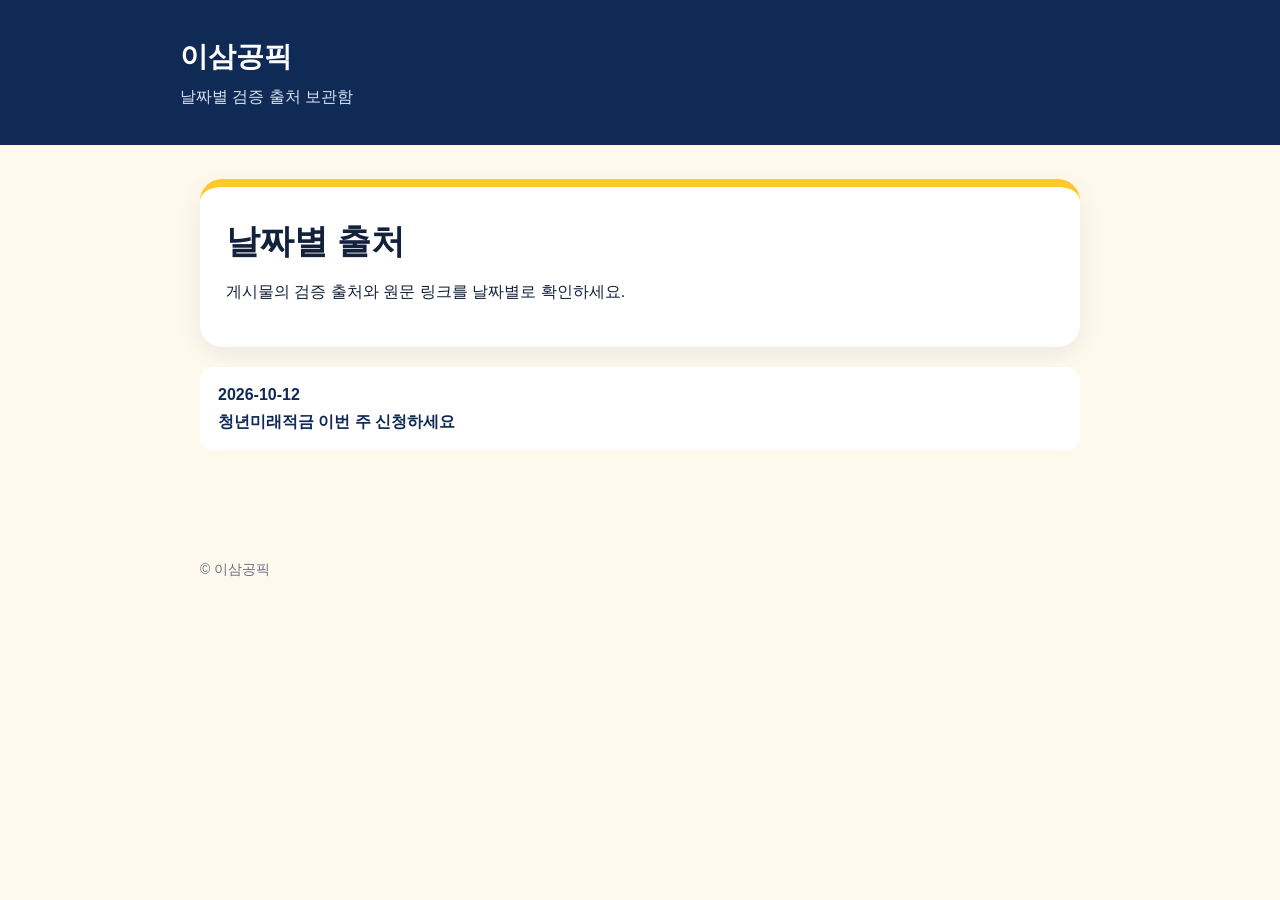
==== docs/archive/index.html @ 30271874 "Record October 12 verification" ====
<!doctype html><html lang="ko"><head><meta charset="utf-8"><meta name="viewport" content="width=device-width,initial-scale=1"><title>날짜별 출처 | 이삼공픽</title><style>:root{--navy:#102a56;--yellow:#ffc928;--cream:#fff9ed;--ink:#14213d;--muted:#667085}
*{box-sizing:border-box}body{margin:0;background:var(--cream);color:var(--ink);font-family:-apple-system,BlinkMacSystemFont,"Noto Sans KR","Apple SD Gothic Neo",sans-serif;line-height:1.65}
header{background:var(--navy);color:white;padding:34px 20px}header .inner,main,footer{max-width:920px;margin:auto}.brand{font-weight:800;font-size:28px}.tagline{color:#d7e1f2;margin-top:4px}
main{padding:34px 20px 70px}.hero,.topic,.notice{background:white;border-radius:22px;padding:26px;margin-bottom:20px;box-shadow:0 8px 24px rgba(16,42,86,.08)}
.hero{border-top:8px solid var(--yellow)}h1{font-size:34px;line-height:1.3;margin:6px 0 10px}h2{font-size:25px;margin:0 0 10px}.meta,.source-meta{color:var(--muted);font-size:14px}.pill{display:inline-block;background:var(--yellow);color:var(--navy);font-weight:800;border-radius:99px;padding:5px 12px;margin-right:7px}.update{background:#e8f0ff}.points{padding-left:22px}.facts{background:#f5f7fb;border-radius:14px;padding:14px 16px;margin:15px 0}.sources{list-style:none;padding:0}.sources li{padding:10px 0;border-top:1px solid #e6eaf0}.sources a{color:#174ea6;font-weight:700;word-break:break-word}.archive-list a{display:block;background:white;margin:10px 0;padding:15px 18px;border-radius:14px;color:var(--navy);font-weight:750;text-decoration:none}
footer{padding:28px 20px 45px;color:var(--muted);font-size:14px}.status{font-weight:750;color:#207a52}@media(max-width:600px){h1{font-size:28px}.hero,.topic,.notice{padding:20px;border-radius:17px}}</style></head><body><header><div class="inner"><div class="brand">이삼공픽</div><div class="tagline">날짜별 검증 출처 보관함</div></div></header><main><section class="hero"><h1>날짜별 출처</h1><p>게시물의 검증 출처와 원문 링크를 날짜별로 확인하세요.</p></section><div class="archive-list"><a href="2026/10/12/index.html"><strong>2026-10-12</strong><br>청년미래적금
이번 주 신청하세요</a></div></main><footer>© 이삼공픽</footer></body></html>
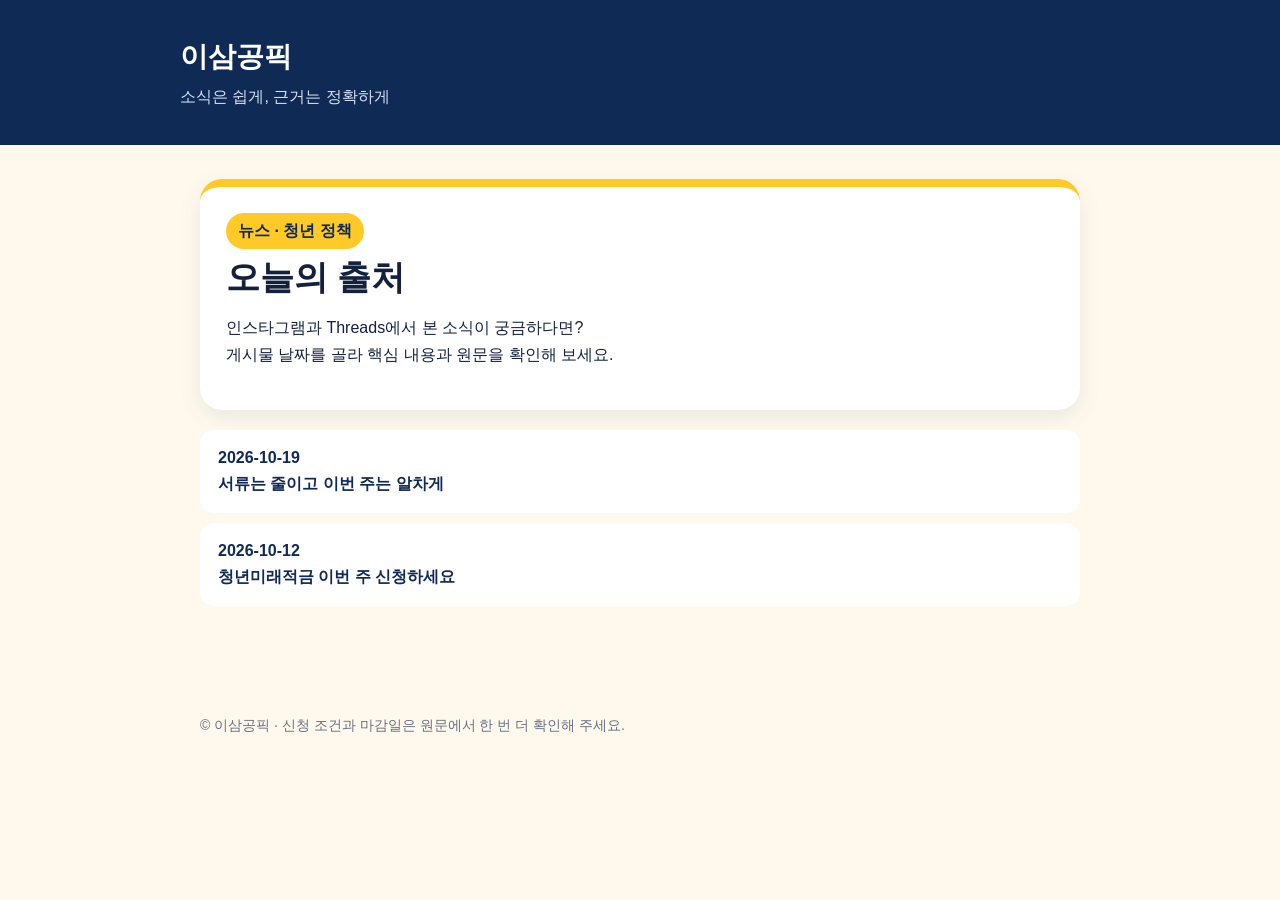
==== commit 38394eca: "Make source pages accessible with date navigation and original links" ====
--- a/docs/archive/index.html
+++ b/docs/archive/index.html
@@ -1,7 +1,10 @@
-<!doctype html><html lang="ko"><head><meta charset="utf-8"><meta name="viewport" content="width=device-width,initial-scale=1"><title>날짜별 출처 | 이삼공픽</title><style>:root{--navy:#102a56;--yellow:#ffc928;--cream:#fff9ed;--ink:#14213d;--muted:#667085}
+<!doctype html><html lang="ko"><head><meta charset="utf-8"><meta name="viewport" content="width=device-width,initial-scale=1"><meta name="description" content="이삼공픽 뉴스·청년 정책의 날짜별 핵심 내용과 원문 링크"><title>이삼공픽 오늘의 출처</title><style>:root{--navy:#102a56;--yellow:#ffc928;--cream:#fff9ed;--ink:#14213d;--muted:#667085}
 *{box-sizing:border-box}body{margin:0;background:var(--cream);color:var(--ink);font-family:-apple-system,BlinkMacSystemFont,"Noto Sans KR","Apple SD Gothic Neo",sans-serif;line-height:1.65}
 header{background:var(--navy);color:white;padding:34px 20px}header .inner,main,footer{max-width:920px;margin:auto}.brand{font-weight:800;font-size:28px}.tagline{color:#d7e1f2;margin-top:4px}
 main{padding:34px 20px 70px}.hero,.topic,.notice{background:white;border-radius:22px;padding:26px;margin-bottom:20px;box-shadow:0 8px 24px rgba(16,42,86,.08)}
 .hero{border-top:8px solid var(--yellow)}h1{font-size:34px;line-height:1.3;margin:6px 0 10px}h2{font-size:25px;margin:0 0 10px}.meta,.source-meta{color:var(--muted);font-size:14px}.pill{display:inline-block;background:var(--yellow);color:var(--navy);font-weight:800;border-radius:99px;padding:5px 12px;margin-right:7px}.update{background:#e8f0ff}.points{padding-left:22px}.facts{background:#f5f7fb;border-radius:14px;padding:14px 16px;margin:15px 0}.sources{list-style:none;padding:0}.sources li{padding:10px 0;border-top:1px solid #e6eaf0}.sources a{color:#174ea6;font-weight:700;word-break:break-word}.archive-list a{display:block;background:white;margin:10px 0;padding:15px 18px;border-radius:14px;color:var(--navy);font-weight:750;text-decoration:none}
-footer{padding:28px 20px 45px;color:var(--muted);font-size:14px}.status{font-weight:750;color:#207a52}@media(max-width:600px){h1{font-size:28px}.hero,.topic,.notice{padding:20px;border-radius:17px}}</style></head><body><header><div class="inner"><div class="brand">이삼공픽</div><div class="tagline">날짜별 검증 출처 보관함</div></div></header><main><section class="hero"><h1>날짜별 출처</h1><p>게시물의 검증 출처와 원문 링크를 날짜별로 확인하세요.</p></section><div class="archive-list"><a href="2026/10/12/index.html"><strong>2026-10-12</strong><br>청년미래적금
-이번 주 신청하세요</a></div></main><footer>© 이삼공픽</footer></body></html>+.source-button{display:inline-block;margin-top:8px;padding:10px 16px;background:var(--navy);border-radius:10px;text-decoration:none}.sources a.source-button{color:white}.empty{background:white;padding:24px;border-radius:18px}.archive-list a:focus-visible,.source-button:focus-visible{outline:3px solid var(--yellow);outline-offset:4px}
+footer{padding:28px 20px 45px;color:var(--muted);font-size:14px}.status{font-weight:750;color:#207a52}@media(max-width:600px){h1{font-size:28px}.hero,.topic,.notice{padding:20px;border-radius:17px}}</style></head><body><header><div class="inner"><div class="brand">이삼공픽</div><div class="tagline">소식은 쉽게, 근거는 정확하게</div></div></header><main><section class="hero"><span class="pill">뉴스 · 청년 정책</span><h1>오늘의 출처</h1><p>인스타그램과 Threads에서 본 소식이 궁금하다면?<br>게시물 날짜를 골라 핵심 내용과 원문을 확인해 보세요.</p></section><div class="archive-list"><a href="2026/10/19/index.html"><strong>2026-10-19</strong><br>서류는 줄이고
+이번 주는 알차게</a>
+<a href="2026/10/12/index.html"><strong>2026-10-12</strong><br>청년미래적금
+이번 주 신청하세요</a></div></main><footer>© 이삼공픽 · 신청 조건과 마감일은 원문에서 한 번 더 확인해 주세요.</footer></body></html>
